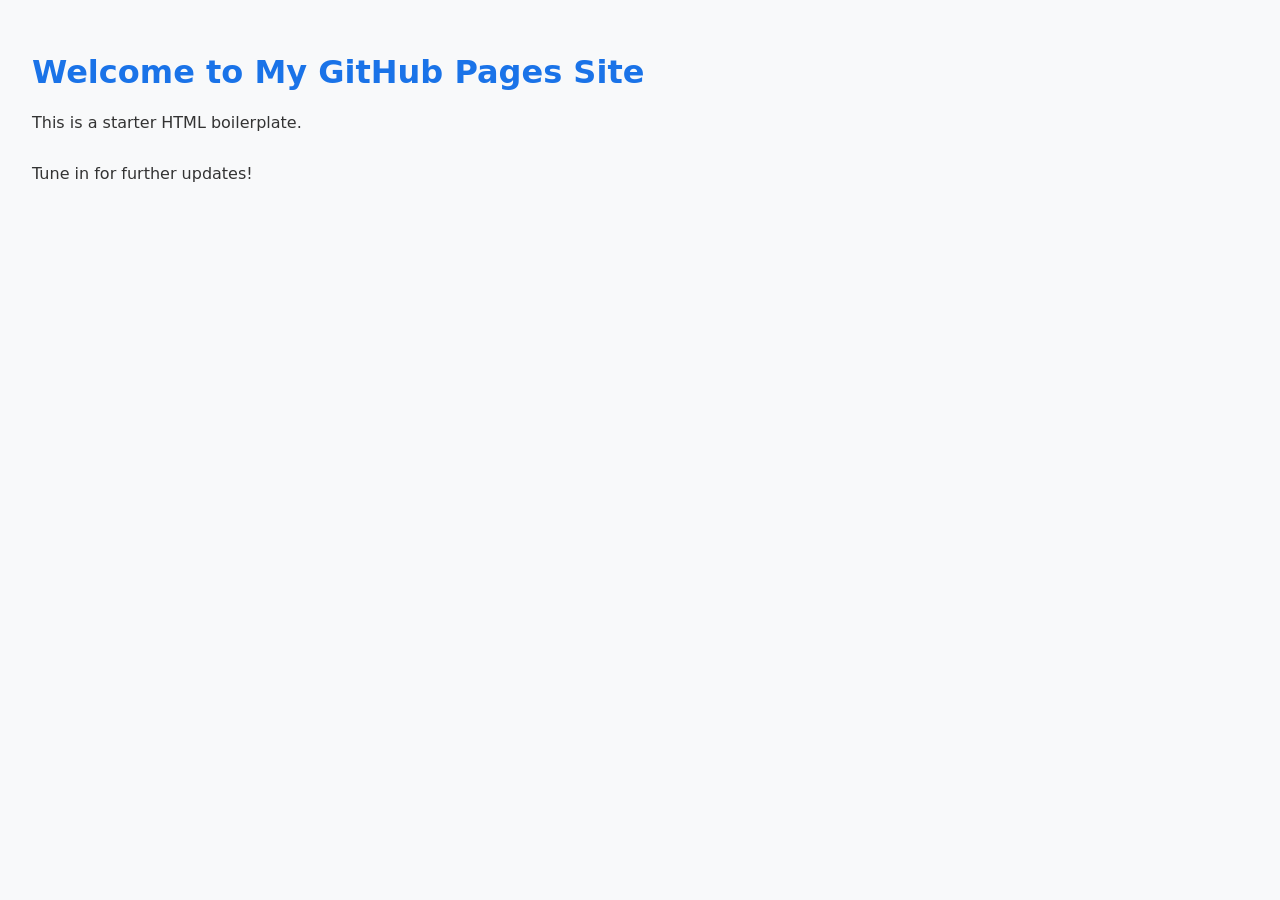
==== index.html @ 64031d2c "Create index.html Preview site" ====
<!DOCTYPE html>
<html lang="en">
<head>
  <meta charset="UTF-8" />
  <meta name="viewport" content="width=device-width, initial-scale=1.0" />
  <meta name="description" content="Simple Developer Github site" />
  <title>Github Dev Site</title>
  <link rel="stylesheet" href="styles.css" />
  <style>
    body {
      font-family: system-ui, sans-serif;
      margin: 0;
      padding: 2rem;
      background: #f8f9fa;
      color: #333;
    }
    header {
      margin-bottom: 2rem;
    }
    h1 {
      color: #1a73e8;
    }
    a {
      color: #1a73e8;
      text-decoration: none;
    }
    a:hover {
      text-decoration: underline;
    }
  </style>
</head>
<body>
  <header>
    <h1>Welcome to My GitHub Pages Site</h1>
    <p>This is a starter HTML boilerplate.</p>
  </header>
  <main>
    <p>Tune in for further updates!</p>
  </main>
</body>
</html>
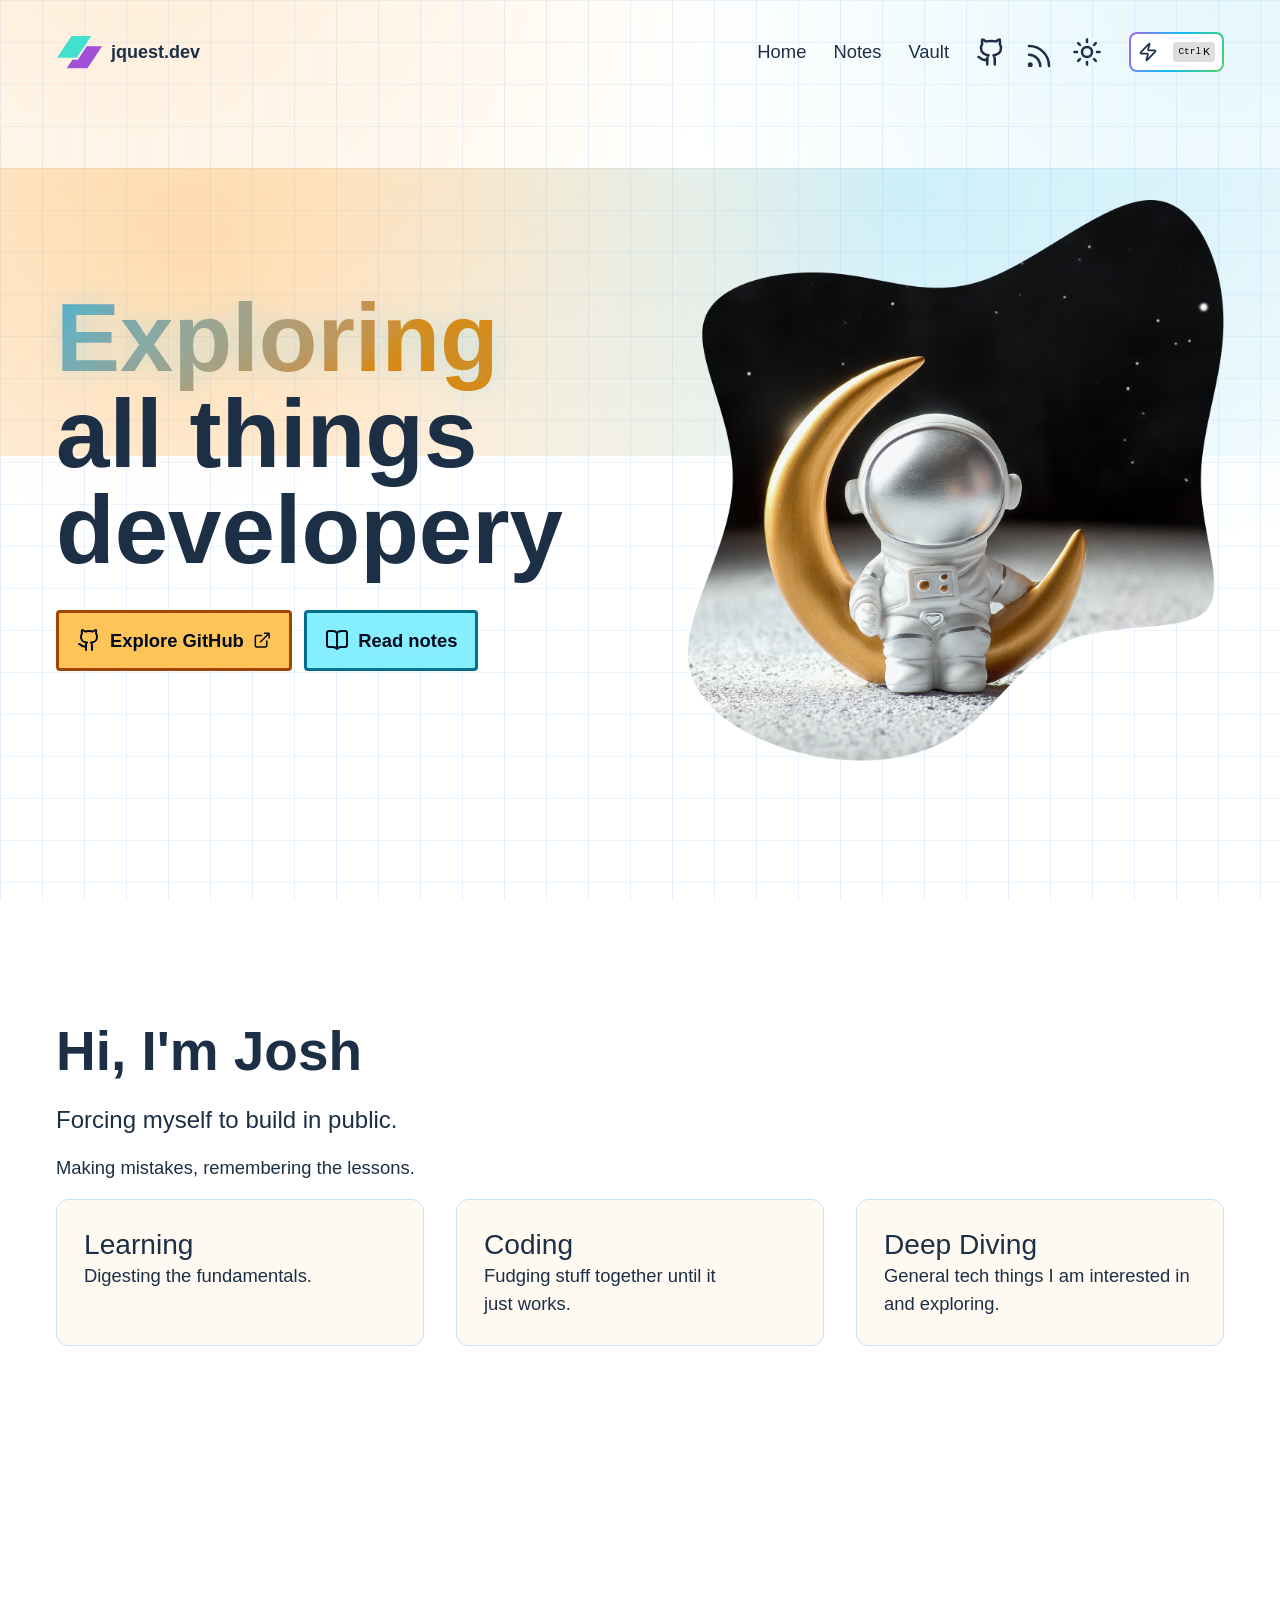
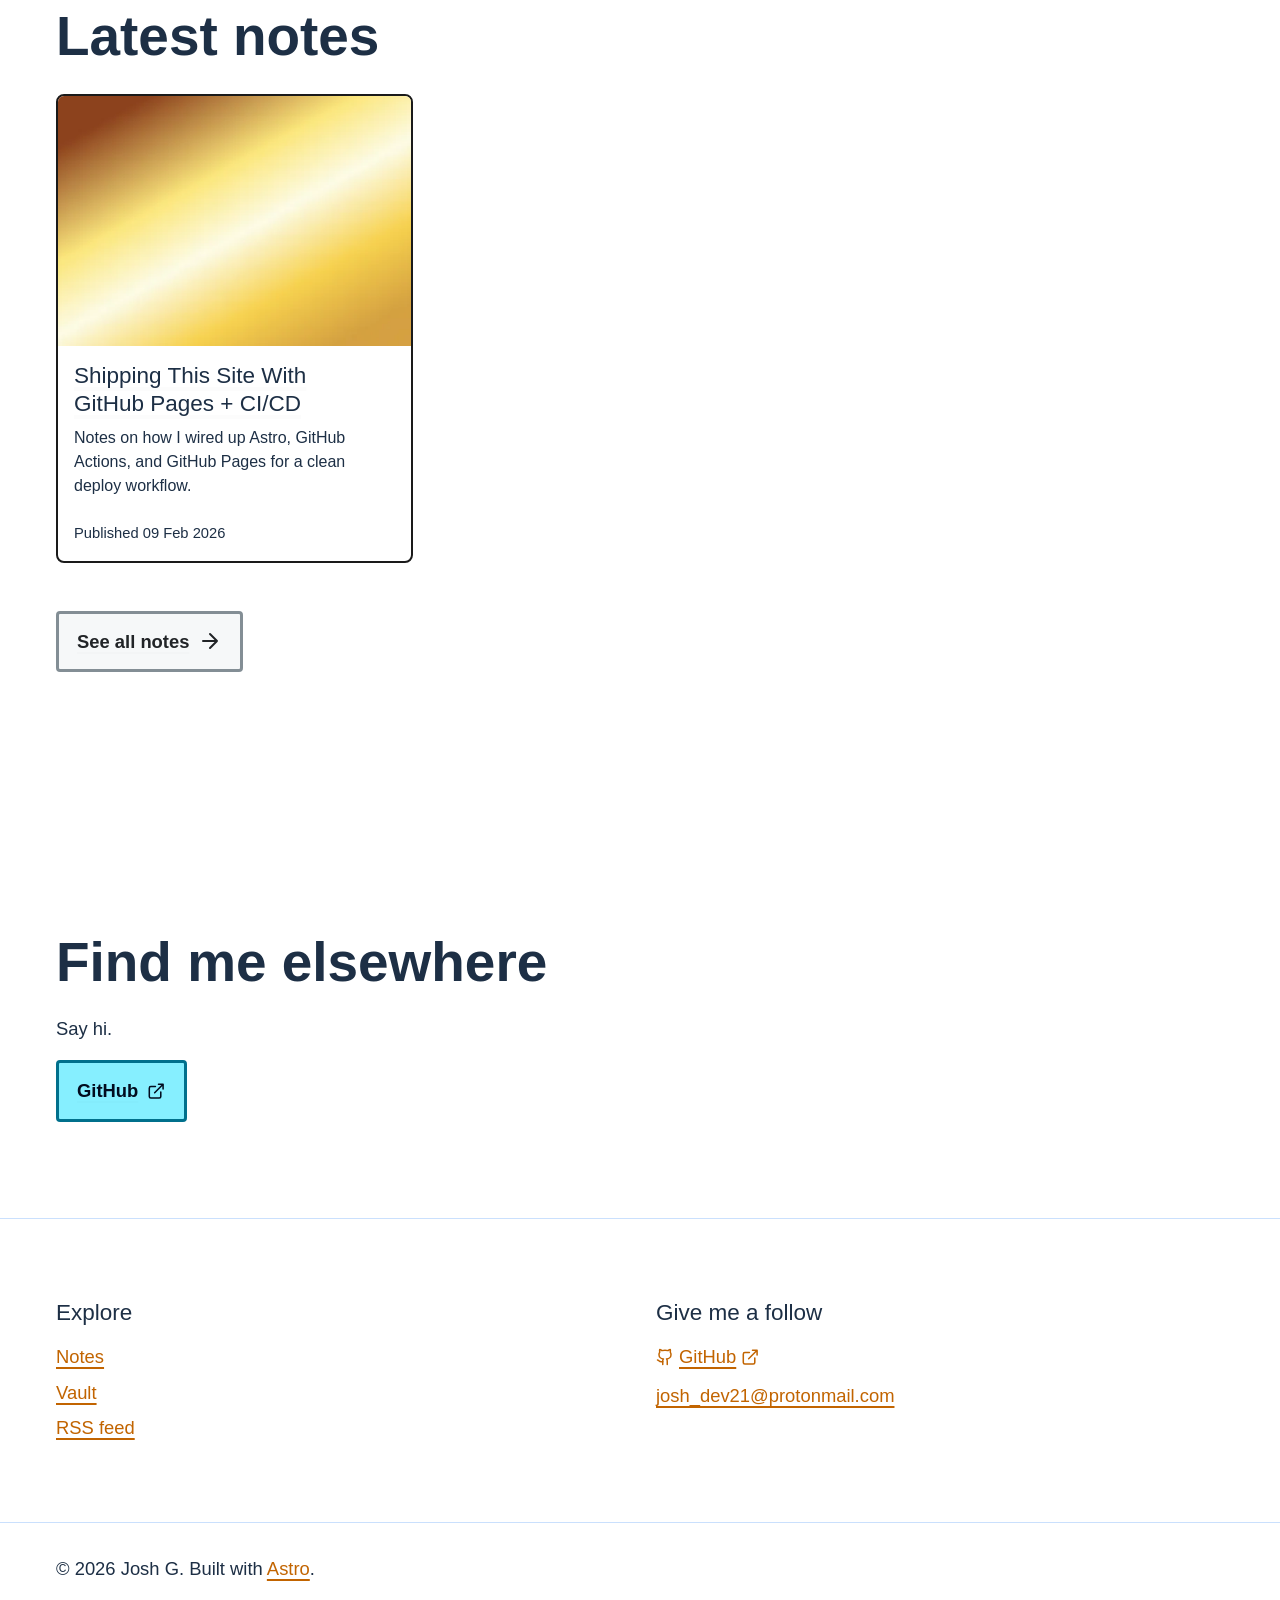
==== commit 8c67be7c: "Deploy 27ed0729" ====
--- a/index.html
+++ b/index.html
@@ -1,41 +1 @@
-<!DOCTYPE html>
-<html lang="en">
-<head>
-  <meta charset="UTF-8" />
-  <meta name="viewport" content="width=device-width, initial-scale=1.0" />
-  <meta name="description" content="Simple Developer Github site" />
-  <title>Github Dev Site</title>
-  <link rel="stylesheet" href="styles.css" />
-  <style>
-    body {
-      font-family: system-ui, sans-serif;
-      margin: 0;
-      padding: 2rem;
-      background: #f8f9fa;
-      color: #333;
-    }
-    header {
-      margin-bottom: 2rem;
-    }
-    h1 {
-      color: #1a73e8;
-    }
-    a {
-      color: #1a73e8;
-      text-decoration: none;
-    }
-    a:hover {
-      text-decoration: underline;
-    }
-  </style>
-</head>
-<body>
-  <header>
-    <h1>Welcome to My GitHub Pages Site</h1>
-    <p>This is a starter HTML boilerplate.</p>
-  </header>
-  <main>
-    <p>Tune in for further updates!</p>
-  </main>
-</body>
-</html>
+<!DOCTYPE html><html data-astro-cid-3tzs23qi dir=ltr lang=en style=--brandPrimary:#f18f01;--brandSecondary:#048ba8;--brandNeutral:#2e4057;--brandOutline:#ff4500><head><meta charset=utf-8><meta content="width=device-width,initial-scale=1" name=viewport><meta content="ie=edge" http-equiv=X-UA-Compatible><link href=/favicon.svg rel=icon type=image/svg+xml><link href=/rss.xml rel=alternate type=application/rss+xml title="jquest.dev RSS"><title>jquest.dev - Notes</title><link href=https://jquest.dev/ rel=canonical><meta content="Notes by Josh G. with musings and projects." name=description><meta content="index, follow" name=robots><meta content="jquest.dev - Notes" property=og:title><meta content=website property=og:type><meta content=https://jquest.dev/_astro/social-preview-image.D4CS3qa5.png property=og:image><meta content=https://jquest.dev/ property=og:url><meta content="Notes by Josh G. with musings and projects." property=og:description><meta content=summary_large_image name=twitter:card><meta content="jquest.dev - Notes" name=twitter:title><meta content=https://jquest.dev/_astro/social-preview-image.D4CS3qa5.png name=twitter:image><meta content="Notes by Josh G. with musings and projects." name=twitter:description><meta content="Josh G." name=author><meta content=true name=astro-view-transitions-enabled><meta content=animate name=astro-view-transitions-fallback><script type=module src=/_astro/ClientRouter.astro_astro_type_script_index_0_lang.Sx5bM3k1.js></script><link href=/_astro/DefaultLayout.CA11p22E.css rel=stylesheet><style>h1[data-astro-cid-ge2uvauf]{text-wrap:unset}.text-gradient[data-astro-cid-ge2uvauf]{background:linear-gradient(315deg,light-dark(var(--color-primary-300),var(--color-secondary-100)) 25%,light-dark(var(--color-secondary-300),var(--color-primary-200)));background-clip:border-box;-webkit-text-fill-color:transparent;text-shadow:0 0 24px color-mix(in oklab,var(--color-secondary-200),transparent 70%);-webkit-background-clip:text}.hero[data-astro-cid-ge2uvauf]{isolation:isolate;position:relative}.hero[data-astro-cid-ge2uvauf]:before{content:"";z-index:-1;background:radial-gradient(circle at 15% 30%,color-mix(in oklab,var(--color-primary-200),transparent 68%),transparent 65%),radial-gradient(circle at 70% 10%,color-mix(in oklab,var(--color-secondary-200),transparent 72%),transparent 62%);pointer-events:none;block-size:min(40vw,18rem);position:absolute;inset:-2rem 0 auto}.panel[data-astro-cid-lcdefpme]{border:1px solid var(--border-color-subtle);border-radius:var(--radius-l);background:color-mix(in oklab,var(--background-color) 90%,var(--color-primary-100));padding:var(--space-m)}</style><style>[data-astro-transition-scope=astro-ehrmdcon-1]{view-transition-name:astro-ehrmdcon-1}@layer astro{::view-transition-old(astro-ehrmdcon-1){animation-duration:180ms;animation-timing-function:cubic-bezier(0.76,0,0.24,1);animation-fill-mode:both;animation-name:astroFadeOut}::view-transition-new(astro-ehrmdcon-1){animation-duration:180ms;animation-timing-function:cubic-bezier(0.76,0,0.24,1);animation-fill-mode:both;animation-name:astroFadeIn}[data-astro-transition=back]::view-transition-old(astro-ehrmdcon-1){animation-duration:180ms;animation-timing-function:cubic-bezier(0.76,0,0.24,1);animation-fill-mode:both;animation-name:astroFadeOut}[data-astro-transition=back]::view-transition-new(astro-ehrmdcon-1){animation-duration:180ms;animation-timing-function:cubic-bezier(0.76,0,0.24,1);animation-fill-mode:both;animation-name:astroFadeIn}}[data-astro-transition-fallback=old] [data-astro-transition-scope=astro-ehrmdcon-1],[data-astro-transition-fallback=old][data-astro-transition-scope=astro-ehrmdcon-1]{animation-duration:180ms;animation-timing-function:cubic-bezier(0.76,0,0.24,1);animation-fill-mode:both;animation-name:astroFadeOut}[data-astro-transition-fallback=new] [data-astro-transition-scope=astro-ehrmdcon-1],[data-astro-transition-fallback=new][data-astro-transition-scope=astro-ehrmdcon-1]{animation-duration:180ms;animation-timing-function:cubic-bezier(0.76,0,0.24,1);animation-fill-mode:both;animation-name:astroFadeIn}[data-astro-transition=back][data-astro-transition-fallback=old] [data-astro-transition-scope=astro-ehrmdcon-1],[data-astro-transition=back][data-astro-transition-fallback=old][data-astro-transition-scope=astro-ehrmdcon-1]{animation-duration:180ms;animation-timing-function:cubic-bezier(0.76,0,0.24,1);animation-fill-mode:both;animation-name:astroFadeOut}[data-astro-transition=back][data-astro-transition-fallback=new] [data-astro-transition-scope=astro-ehrmdcon-1],[data-astro-transition=back][data-astro-transition-fallback=new][data-astro-transition-scope=astro-ehrmdcon-1]{animation-duration:180ms;animation-timing-function:cubic-bezier(0.76,0,0.24,1);animation-fill-mode:both;animation-name:astroFadeIn}</style></head><body data-astro-cid-3tzs23qi style=--brandPrimary:#f18f01;--brandSecondary:#048ba8;--brandNeutral:#2e4057;--brandOutline:#ff4500><header><div class=skip-link data-astro-cid-6ok6al7c><a href=#main-content data-astro-cid-6ok6al7c>Skip to main content</a></div><script>!function(){const e="#main-content";document.querySelector(".skip-link a").addEventListener("keydown",t=>{if(!t.target.closest("a"))return;if("Enter"===t.key)if(t.preventDefault(),document.querySelector(e)){const t=document.querySelector(e);t.setAttribute("tabindex","-1"),t.focus()}else if(!document.querySelector(e)&&document.querySelector("h1")){const e=document.querySelector("h1");e.setAttribute("tabindex","-1"),e.focus()}else console.warn("SkipLink is not set, either missing an h1 or main content id on the page.")})}()</script><div hidden><button class=highcontrast-toggle aria-label="Toggle High Contrast" aria-pressed=false data-astro-transition-persist=astro-ewbguzty-2 data-astro-cid-mzszpszg><span class="icon icon-off" data-astro-cid-mzszpszg><svg aria-hidden=true height=32 width=32 viewBox="0 0 24 24" xmlns=http://www.w3.org/2000/svg fill=none stroke=currentColor stroke-linecap=round stroke-linejoin=round stroke-width=2 data-astro-cid-mzszpszg><circle cx=12 cy=12 r=10 data-astro-cid-mzszpszg></circle><path d="M12 18a6 6 0 0 0 0-12v12z" data-astro-cid-mzszpszg></path></svg> </span><span class="icon icon-on" data-astro-cid-mzszpszg><svg aria-hidden=true height=32 width=32 viewBox="0 0 24 24" xmlns=http://www.w3.org/2000/svg fill=none stroke=currentColor stroke-linecap=round stroke-linejoin=round stroke-width=2 data-astro-cid-mzszpszg><path d="M10.733 5.076a10.744 10.744 0 0 1 11.205 6.575 1 1 0 0 1 0 .696 10.747 10.747 0 0 1-1.444 2.49" data-astro-cid-mzszpszg></path><path d="M14.084 14.158a3 3 0 0 1-4.242-4.242" data-astro-cid-mzszpszg></path><path d="M17.479 17.499a10.75 10.75 0 0 1-15.417-5.151 1 1 0 0 1 0-.696 10.75 10.75 0 0 1 4.446-5.143" data-astro-cid-mzszpszg></path><path d="m2 2 20 20" data-astro-cid-mzszpszg></path></svg></span></button><script>if(!window.highContrastInitialized){window.highContrastInitialized=!0;const t=document.documentElement;let e=localStorage.getItem("highContrast");const a=t=>{document.dispatchEvent(new CustomEvent("highcontrast:change",{detail:{enabled:t},bubbles:!0}))},o=(e=!0)=>{const o=document.querySelectorAll(".highcontrast-toggle");t.classList.add("high-contrast"),o.forEach(t=>t.setAttribute("aria-pressed","true")),e&&localStorage.setItem("highContrast","enabled"),a(!0)},n=(e=!0)=>{const o=document.querySelectorAll(".highcontrast-toggle");t.classList.remove("high-contrast"),o.forEach(t=>t.setAttribute("aria-pressed","false")),e&&localStorage.setItem("highContrast","disabled"),a(!1)},s=()=>{e&&("enabled"===e?o(!1):n(!1))};window.highContrast={enable:()=>o(),disable:()=>n(),toggle:()=>{t.classList.contains("high-contrast")?n():o()},isEnabled:()=>t.classList.contains("high-contrast")},s(),document.addEventListener("click",t=>{t.target.closest(".highcontrast-toggle")&&window.highContrast.toggle()}),document.addEventListener("launcher:action",t=>{"toggle-high-contrast"===t.detail?.action&&window.highContrast.toggle()}),document.addEventListener("astro:after-swap",()=>{e=localStorage.getItem("highContrast"),s()})}</script><button class=reducedmotion-toggle aria-label="Toggle Reduced Motion" aria-pressed=false data-astro-transition-persist=astro-zjreprtp-3 data-initial-mode=auto data-astro-cid-mrmuzhf4><span class="icon icon-off" data-astro-cid-mrmuzhf4><svg aria-hidden=true height=32 width=32 viewBox="0 0 24 24" xmlns=http://www.w3.org/2000/svg fill=none stroke=currentColor stroke-linecap=round stroke-linejoin=round stroke-width=2 data-astro-cid-mrmuzhf4><rect data-astro-cid-mrmuzhf4 height=18 rx=1 width=5 x=14 y=3></rect><rect data-astro-cid-mrmuzhf4 height=18 rx=1 width=5 x=5 y=3></rect></svg> </span><span class="icon icon-on" data-astro-cid-mrmuzhf4><svg aria-hidden=true height=32 width=32 viewBox="0 0 24 24" xmlns=http://www.w3.org/2000/svg data-astro-cid-mrmuzhf4><path d="M5 5a2 2 0 0 1 3.008-1.728l11.997 6.998a2 2 0 0 1 .003 3.458l-12 7A2 2 0 0 1 5 19z" stroke=currentColor stroke-linecap=round stroke-linejoin=round stroke-width=2 fill=none data-astro-cid-mrmuzhf4></path></svg></span></button><script>!function(){if(!window.reducedMotionInitialized){window.reducedMotionInitialized=!0;const e=document.documentElement;let t=localStorage.getItem("reducedMotion");const o=e=>{document.dispatchEvent(new CustomEvent("reducemotion:change",{detail:{enabled:e},bubbles:!0}))},d=(t=!0)=>{const d=document.querySelectorAll(".reducedmotion-toggle");e.classList.add("reduce-motion"),d.forEach(e=>e.setAttribute("aria-pressed","true")),t&&localStorage.setItem("reducedMotion","enabled"),o(!0)},n=(t=!0)=>{const d=document.querySelectorAll(".reducedmotion-toggle");e.classList.remove("reduce-motion"),d.forEach(e=>e.setAttribute("aria-pressed","false")),t&&localStorage.setItem("reducedMotion","disabled"),o(!1)},c=()=>{window.matchMedia("(prefers-reduced-motion: reduce)").matches?d(!1):n(!1)},i=()=>{t?"enabled"===t?d(!1):n(!1):c()};window.reducedMotion={enable:()=>d(),disable:()=>n(),toggle:()=>{e.classList.contains("reduce-motion")?n():d()},isEnabled:()=>e.classList.contains("reduce-motion")},i(),document.addEventListener("click",e=>{e.target.closest(".reducedmotion-toggle")&&window.reducedMotion.toggle()}),document.addEventListener("launcher:action",e=>{"toggle-reduced-motion"===e.detail?.action&&window.reducedMotion.toggle()}),document.addEventListener("astro:after-swap",()=>{t=localStorage.getItem("reducedMotion"),i()})}}()</script></div><div class=py-8 id=main-navigation><div class=container><a href=/ class="link flex gap-2 items-center" data-astro-cid-ajeo6cil><img alt decoding=async height=37 loading=eager src=/_astro/logo.D7lCuF31_Zy432S.svg width=47 aria-hidden=true><span class="font-bold sm:text-lg text-sm">jquest.dev</span></a><div class=wrapper><nav class=desktop-menu aria-label="Main navigation desktop"><ul class=menu><li class=menu-item><a href=/ class=link data-astro-cid-ajeo6cil>Home</a></li><li class=menu-item><a href=/blog class=link data-astro-cid-ajeo6cil>Notes</a></li><li class=menu-item><a href=/vault class=link data-astro-cid-ajeo6cil>Vault</a></li><li class="menu-item animate-rotate type-icon"><a href=https://github.com/shwaaa21 class="link link--external" data-astro-cid-ajeo6cil rel="noopener noreferrer" target=_blank><svg aria-hidden=true height=32 width=32 data-icon=lucide:github><symbol id=ai:lucide:github viewBox="0 0 24 24"><g fill=none stroke=currentColor stroke-linecap=round stroke-linejoin=round stroke-width=2><path d="M15 22v-4a4.8 4.8 0 0 0-1-3.5c3 0 6-2 6-5.5c.08-1.25-.27-2.48-1-3.5c.28-1.15.28-2.35 0-3.5c0 0-1 0-3 1.5c-2.64-.5-5.36-.5-8 0C6 2 5 2 5 2c-.3 1.15-.3 2.35 0 3.5A5.4 5.4 0 0 0 4 9c0 3.5 3 5.5 6 5.5c-.39.49-.68 1.05-.85 1.65S8.93 17.38 9 18v4"/><path d="M9 18c-4.51 2-5-2-7-2"/></g></symbol><use href=#ai:lucide:github></use></svg> <span class=sr-only>GitHub</span></a></li><li class="menu-item animate-rotate type-icon"><a href=/rss.xml aria-label=RSS><svg aria-hidden=true height=32 width=32 data-icon=lucide:rss><symbol id=ai:lucide:rss viewBox="0 0 24 24"><g fill=none stroke=currentColor stroke-linecap=round stroke-linejoin=round stroke-width=2><path d="M4 11a9 9 0 0 1 9 9M4 4a16 16 0 0 1 16 16"/><circle cx=5 cy=19 r=1 /></g></symbol><use href=#ai:lucide:rss></use></svg> <span class=sr-only>RSS</span></a></li><li class="menu-item animate-rotate type-icon"><button class=darkmode-toggle aria-label="Toggle Dark Mode" aria-pressed=false data-astro-transition-persist=astro-ec6mqzjz-4 data-initial-mode=auto data-astro-cid-r7nyrsgj><span class="icon icon-light" data-astro-cid-r7nyrsgj><svg aria-hidden=true height=1em width=1em data-icon=lucide:moon slot=light><symbol id=ai:lucide:moon viewBox="0 0 24 24"><path d="M20.985 12.486a9 9 0 1 1-9.473-9.472c.405-.022.617.46.402.803a6 6 0 0 0 8.268 8.268c.344-.215.825-.004.803.401" stroke=currentColor stroke-linecap=round stroke-linejoin=round stroke-width=2 fill=none /></symbol><use href=#ai:lucide:moon></use></svg> </span><span class="icon icon-dark" data-astro-cid-r7nyrsgj><svg aria-hidden=true height=1em width=1em data-icon=lucide:sun slot=dark><symbol id=ai:lucide:sun viewBox="0 0 24 24"><g fill=none stroke=currentColor stroke-linecap=round stroke-linejoin=round stroke-width=2><circle cx=12 cy=12 r=4 /><path d="M12 2v2m0 16v2M4.93 4.93l1.41 1.41m11.32 11.32l1.41 1.41M2 12h2m16 0h2M6.34 17.66l-1.41 1.41M19.07 4.93l-1.41 1.41"/></g></symbol><use href=#ai:lucide:sun></use></svg></span></button><script>!function(){if(!window.darkModeInitialized){window.darkModeInitialized=!0;const e=document.documentElement;let t=localStorage.getItem("darkMode");const d=e=>{document.dispatchEvent(new CustomEvent("darkmode:change",{detail:{enabled:e},bubbles:!0}))},o=(t=!0)=>{const o=document.querySelectorAll(".darkmode-toggle");e.classList.add("darkmode"),e.style.colorScheme="dark",o.forEach(e=>e.setAttribute("aria-pressed","true")),t&&localStorage.setItem("darkMode","enabled"),d(!0)},a=(t=!0)=>{const o=document.querySelectorAll(".darkmode-toggle");e.classList.remove("darkmode"),e.style.colorScheme="light",o.forEach(e=>e.setAttribute("aria-pressed","false")),t&&localStorage.setItem("darkMode","disabled"),d(!1)},r=()=>{window.matchMedia("(prefers-color-scheme: dark)").matches?o(!1):a(!1)},l=()=>{t?"enabled"===t?o():a():r()};window.darkMode={enable:()=>o(),disable:()=>a(),toggle:()=>{e.classList.contains("darkmode")?a():o()},isEnabled:()=>e.classList.contains("darkmode")},l(),document.addEventListener("click",e=>{e.target.closest(".darkmode-toggle")&&window.darkMode.toggle()}),document.addEventListener("launcher:action",e=>{"toggle-dark-mode"===e.detail?.action&&window.darkMode.toggle()}),document.addEventListener("astro:after-swap",()=>{t=localStorage.getItem("darkMode"),l()})}}()</script></li><li class="menu-item desktop-launcher"><div class="gradient-border launcher-trigger" data-astro-cid-vbtfn3x5><button class="trigger compact" aria-label=Search aria-haspopup=dialog data-astro-cid-vbtfn3x5 data-launcher-target=site-launcher type=button><span class=wrapper data-astro-cid-vbtfn3x5><svg aria-hidden=true height=20 width=20 viewBox="0 0 24 24" xmlns=http://www.w3.org/2000/svg data-astro-cid-vbtfn3x5><path d="M4 14a1 1 0 0 1-.78-1.63l9.9-10.2a.5.5 0 0 1 .86.46l-1.92 6.02A1 1 0 0 0 13 10h7a1 1 0 0 1 .78 1.63l-9.9 10.2a.5.5 0 0 1-.86-.46l1.92-6.02A1 1 0 0 0 11 14z" stroke=currentColor stroke-linecap=round stroke-linejoin=round stroke-width=2 fill=none data-astro-cid-vbtfn3x5></path></svg> </span><span class=shortcut data-astro-cid-vbtfn3x5><kbd class="key modifier" data-astro-cid-vbtfn3x5></kbd> <kbd class=key data-astro-cid-vbtfn3x5>K</kbd></span></button></div><script type=module>var e=()=>{let e=navigator.userAgent.toLowerCase();return e.includes("mac")?"mac":e.includes("win")?"windows":"other"},t=()=>{let t=e();document.querySelectorAll(".launcher-trigger .modifier").forEach(e=>{"mac"===t?e.innerHTML='\n          <svg xmlns="http://www.w3.org/2000/svg" width="12" height="12" viewBox="0 0 24 24" fill="none" stroke="currentColor" stroke-width="2" stroke-linecap="round" stroke-linejoin="round" aria-hidden="true"><path d="M15 6v12a3 3 0 1 0 3-3H6a3 3 0 1 0 3 3V6a3 3 0 1 0-3 3h12a3 3 0 1 0-3-3"/></svg>\n          <span class="sr-only">Command</span>\n          ':e.textContent="Ctrl"})};t(),document.addEventListener("astro:after-swap",t)</script></li></ul></nav><button class=responsive-toggle aria-label="Open menu navigation" aria-expanded=false data-astro-cid-bt2gytip><span data-astro-cid-bt2gytip>Menu</span> <svg aria-hidden=true height=21 width=26 xmlns=http://www.w3.org/2000/svg fill=var(--link-color) data-astro-cid-bt2gytip><path d="M2 1.667h24m-24 8h24m-24 8h24" stroke=var(--foreground-color) stroke-linecap=round stroke-linejoin=round stroke-width=2.667 data-astro-cid-bt2gytip></path></svg></button><script type=module>document.addEventListener("astro:page-load",()=>{let e=document.querySelector(".responsive-toggle");if(!e)return;e.addEventListener("click",()=>{let t=document.querySelector(".mobile-menu");t&&(t.classList.toggle("show"),t.classList.contains("show")?(e=>{let t=e.querySelector("span"),r=e.querySelector("svg");!t||!r||(t.textContent="Close",e.setAttribute("aria-expanded","true"),e.setAttribute("aria-label","Close menu navigation"),r.innerHTML='<path d="M10 10 2 2m8 8 8 8m-8-8 8-8m-8 8-8 8" stroke="var(--foreground-color)" stroke-width="2.667" stroke-linecap="round" stroke-linejoin="round"/>')})(e):(e=>{let t=e.querySelector("span"),r=e.querySelector("svg");!t||!r||(t.textContent="Menu",e.setAttribute("aria-expanded","false"),e.setAttribute("aria-label","Open menu navigation"),r.innerHTML='<path d="M2 1.667h24m-24 8h24m-24 8h24" stroke="var(--foreground-color)" stroke-width="2.667" stroke-linecap="round" stroke-linejoin="round"/>')})(e))})})</script><div class=mobile-launcher><div class="gradient-border launcher-trigger" data-astro-cid-vbtfn3x5><button class="trigger icon-only" aria-label=Search aria-haspopup=dialog data-astro-cid-vbtfn3x5 data-launcher-target=site-launcher type=button><span class=wrapper data-astro-cid-vbtfn3x5><svg aria-hidden=true height=20 width=20 viewBox="0 0 24 24" xmlns=http://www.w3.org/2000/svg data-astro-cid-vbtfn3x5><path d="M4 14a1 1 0 0 1-.78-1.63l9.9-10.2a.5.5 0 0 1 .86.46l-1.92 6.02A1 1 0 0 0 13 10h7a1 1 0 0 1 .78 1.63l-9.9 10.2a.5.5 0 0 1-.86-.46l1.92-6.02A1 1 0 0 0 11 14z" stroke=currentColor stroke-linecap=round stroke-linejoin=round stroke-width=2 fill=none data-astro-cid-vbtfn3x5></path></svg></span></button></div></div></div><nav class=mobile-menu aria-label="Main navigation mobile"><ul class=menu><li class=menu-item><a href=/ class=link data-astro-cid-ajeo6cil>Home</a></li><li class=menu-item><a href=/blog class=link data-astro-cid-ajeo6cil>Notes</a></li><li class=menu-item><a href=/vault class=link data-astro-cid-ajeo6cil>Vault</a></li><li class="menu-item animate-rotate type-icon"><a href=https://github.com/shwaaa21 class="link link--external" data-astro-cid-ajeo6cil rel="noopener noreferrer" target=_blank><svg aria-hidden=true height=32 width=32 viewBox="0 0 24 24" data-icon=lucide:github><use href=#ai:lucide:github></use></svg> <span class=sr-only>GitHub</span></a></li><li class="menu-item animate-rotate type-icon"><a href=/rss.xml aria-label=RSS><svg aria-hidden=true height=32 width=32 viewBox="0 0 24 24" data-icon=lucide:rss><use href=#ai:lucide:rss></use></svg> <span class=sr-only>RSS</span></a></li><li class="menu-item animate-rotate type-icon"><button class=darkmode-toggle aria-label="Toggle Dark Mode" aria-pressed=false data-astro-transition-persist=astro-ec6mqzjz-5 data-initial-mode=auto data-astro-cid-r7nyrsgj><span class="icon icon-light" data-astro-cid-r7nyrsgj><svg aria-hidden=true height=1em width=1em viewBox="0 0 24 24" data-icon=lucide:moon slot=light><use href=#ai:lucide:moon></use></svg> </span><span class="icon icon-dark" data-astro-cid-r7nyrsgj><svg aria-hidden=true height=1em width=1em viewBox="0 0 24 24" data-icon=lucide:sun slot=dark><use href=#ai:lucide:sun></use></svg></span></button><script>!function(){if(!window.darkModeInitialized){window.darkModeInitialized=!0;const e=document.documentElement;let t=localStorage.getItem("darkMode");const d=e=>{document.dispatchEvent(new CustomEvent("darkmode:change",{detail:{enabled:e},bubbles:!0}))},o=(t=!0)=>{const o=document.querySelectorAll(".darkmode-toggle");e.classList.add("darkmode"),e.style.colorScheme="dark",o.forEach(e=>e.setAttribute("aria-pressed","true")),t&&localStorage.setItem("darkMode","enabled"),d(!0)},a=(t=!0)=>{const o=document.querySelectorAll(".darkmode-toggle");e.classList.remove("darkmode"),e.style.colorScheme="light",o.forEach(e=>e.setAttribute("aria-pressed","false")),t&&localStorage.setItem("darkMode","disabled"),d(!1)},r=()=>{window.matchMedia("(prefers-color-scheme: dark)").matches?o(!1):a(!1)},l=()=>{t?"enabled"===t?o():a():r()};window.darkMode={enable:()=>o(),disable:()=>a(),toggle:()=>{e.classList.contains("darkmode")?a():o()},isEnabled:()=>e.classList.contains("darkmode")},l(),document.addEventListener("click",e=>{e.target.closest(".darkmode-toggle")&&window.darkMode.toggle()}),document.addEventListener("launcher:action",e=>{"toggle-dark-mode"===e.detail?.action&&window.darkMode.toggle()}),document.addEventListener("astro:after-swap",()=>{t=localStorage.getItem("darkMode"),l()})}}()</script></li><li class="menu-item desktop-launcher"><div class="gradient-border launcher-trigger" data-astro-cid-vbtfn3x5><button class="trigger compact" aria-label=Search aria-haspopup=dialog data-astro-cid-vbtfn3x5 data-launcher-target=site-launcher type=button><span class=wrapper data-astro-cid-vbtfn3x5><svg aria-hidden=true height=20 width=20 viewBox="0 0 24 24" xmlns=http://www.w3.org/2000/svg data-astro-cid-vbtfn3x5><path d="M4 14a1 1 0 0 1-.78-1.63l9.9-10.2a.5.5 0 0 1 .86.46l-1.92 6.02A1 1 0 0 0 13 10h7a1 1 0 0 1 .78 1.63l-9.9 10.2a.5.5 0 0 1-.86-.46l1.92-6.02A1 1 0 0 0 11 14z" stroke=currentColor stroke-linecap=round stroke-linejoin=round stroke-width=2 fill=none data-astro-cid-vbtfn3x5></path></svg> </span><span class=shortcut data-astro-cid-vbtfn3x5><kbd class="key modifier" data-astro-cid-vbtfn3x5></kbd> <kbd class=key data-astro-cid-vbtfn3x5>K</kbd></span></button></div></li></ul></nav></div></div><script type=module>document.addEventListener("astro:page-load",()=>{let e=document.querySelector("#main-navigation");if(!e)return;let t=e.querySelector("ul"),n=[...document.querySelectorAll(".has-dropdown button")],l=e=>{let t=e.parentNode?.querySelector("ul");t&&(e.classList.add("show"),e.setAttribute("aria-expanded","true"),(e=>e.getBoundingClientRect().right>(window.innerWidth||document.documentElement.clientWidth))(t)&&(t.style.left="auto"))},r=e=>{e.classList.remove("show"),e.setAttribute("aria-expanded","false")},i=()=>{for(let e=0;e<n.length;e++)r(n[e])},a=e=>{let t=e.target;"false"===t.getAttribute("aria-expanded")?(i(),l(t)):r(t)};t&&t.addEventListener("keydown",e=>{let n=e.target,a=n.closest("li"),o=[...t.querySelectorAll(".menu-item")],d=n.closest(".has-dropdown button"),s=n.closest(".has-dropdown li"),u=a?o.findIndex(e=>e===a):-1,c=e.key,f=null;if("ArrowRight"===c&&(a&&o.indexOf(a)===o.length-1?f=o[0]:a&&(f=o[u+1])),"ArrowLeft"===c&&(a&&0===o.indexOf(a)?f=o[o.length-1]:a&&(f=o[u-1])),"Escape"===c&&(f=o[0]),d){let t=d.nextElementSibling;if(t){let n=t.querySelector("li");"ArrowDown"===c&&(e.preventDefault(),l(d),f=n)}"Escape"===c&&r(d)}if(s){let t=s.parentNode;if(t){let n=[...t.querySelectorAll("li")],l=n.findIndex(e=>e===s);if("ArrowDown"===c&&(e.preventDefault(),f=n.indexOf(s)===n.length-1?n[0]:n[l+1]),"ArrowUp"===c&&(e.preventDefault(),f=0===n.indexOf(s)?n[n.length-1]:n[l-1]),"Escape"===c){let e=t.previousElementSibling;e&&(f=e.parentElement,i())}if("Tab"===c){let e=t.previousElementSibling;e&&n.indexOf(s)===n.length-1&&r(e)}}}if(f){let e=f.querySelector("a, button, input");e&&e.focus()}}),n&&n.forEach(e=>{e.addEventListener("click",a)}),(()=>{let t=e.querySelectorAll("nav > ul"),n=window.location.pathname;t.forEach(e=>{[...e.querySelectorAll('a[href]:not([rel*="external"])')].forEach(e=>{(n.includes(e.pathname.replaceAll("/",""))&&"Home"!==e.textContent||"Home"===e.textContent&&"/"===n)&&(e.classList.add("is-active"),e.setAttribute("aria-current","page"))})})})(),window.addEventListener("click",e=>{let t=e.target;!t.hasAttribute("aria-haspopup")&&!t.classList.contains("submenu-item")&&i()})})</script><dialog aria-labelledby=site-launcher-title aria-modal=true class=launcher data-astro-cid-nzesenys id=site-launcher><div class=wrapper data-astro-cid-nzesenys><div class=header data-astro-cid-nzesenys><h2 class=sr-only data-astro-cid-nzesenys id=site-launcher-title>Launcher</h2><search class=search data-astro-cid-nzesenys><label class=sr-only data-astro-cid-nzesenys for=site-launcher-input>Type to search...</label> <input aria-activedescendant="" aria-controls=site-launcher-results aria-describedby=site-launcher-hint aria-owns=site-launcher-results autocomplete=off class=input data-astro-cid-nzesenys id=site-launcher-input placeholder="Type to search..." spellcheck=false type=search> <button class=clear type=button data-astro-cid-nzesenys hidden>Clear</button></search><button class=close type=button data-astro-cid-nzesenys>Close</button></div><div class=content data-astro-cid-nzesenys tabindex=-1><p class=sr-only data-astro-cid-nzesenys id=site-launcher-hint>Type to filter results. Use arrow keys to navigate, Enter to select.</p><div class=sr-only data-astro-cid-nzesenys data-template="{count} results for &quot;{query}&quot;" id=site-launcher-status role=status></div><div class=results data-astro-cid-nzesenys id=site-launcher-results><fieldset class=launcher-preferences data-astro-cid-at4fzjip data-launcher-group=launcher-preferences-qg9ah9u><legend class=legend data-astro-cid-at4fzjip>Preferences</legend><div class=items data-astro-cid-at4fzjip><div class=launcher-switch-wrapper data-astro-cid-x66t7qup><button class=launcher-switch type=button aria-checked=false data-action=toggle-dark-mode data-astro-cid-x66t7qup data-keywords data-label="Dark mode" id=launcher-switch-f44sdsl role=switch tabindex=-1><span class=led data-astro-cid-x66t7qup aria-hidden=true></span> <span class=text data-astro-cid-x66t7qup><span class=label data-astro-cid-x66t7qup>Dark mode</span> </span><span class=type data-astro-cid-x66t7qup>Toggle</span></button></div><script type=module>var e={"darkmode:change":"toggle-dark-mode","highcontrast:change":"toggle-high-contrast","reducemotion:change":"toggle-reduced-motion"},t=(e,t)=>{document.querySelectorAll(`.launcher-switch[data-action="${e}"]`).forEach(e=>{e.setAttribute("aria-checked",t?"true":"false")})},n=new AbortController,r=()=>{let{signal:o}=n;Object.entries(e).forEach(([e,n])=>{document.addEventListener(e,e=>{t(n,e.detail.enabled)},{signal:o})}),document.addEventListener("DOMContentLoaded",i,{signal:o}),document.addEventListener("astro:page-load",i,{signal:o}),document.addEventListener("launcher:open",i,{signal:o})},i=()=>{void 0!==window.darkMode&&t("toggle-dark-mode",window.darkMode.isEnabled()),void 0!==window.highContrast&&t("toggle-high-contrast",window.highContrast.isEnabled()),void 0!==window.reducedMotion&&t("toggle-reduced-motion",window.reducedMotion.isEnabled())};r(),i(),document.addEventListener("astro:before-swap",()=>{n.abort()}),document.addEventListener("astro:after-swap",()=>{n=new AbortController,r(),i()})</script><div class=launcher-switch-wrapper data-astro-cid-x66t7qup><button class=launcher-switch type=button aria-checked=false data-action=toggle-high-contrast data-astro-cid-x66t7qup data-keywords data-label="High contrast" id=launcher-switch-nikcc3f role=switch tabindex=-1><span class=led data-astro-cid-x66t7qup aria-hidden=true></span> <span class=text data-astro-cid-x66t7qup><span class=label data-astro-cid-x66t7qup>High contrast</span> </span><span class=type data-astro-cid-x66t7qup>Toggle</span></button></div><div class=launcher-switch-wrapper data-astro-cid-x66t7qup><button class=launcher-switch type=button aria-checked=false data-action=toggle-reduced-motion data-astro-cid-x66t7qup data-keywords data-label="Reduced motion" id=launcher-switch-h3cxtw7 role=switch tabindex=-1><span class=led data-astro-cid-x66t7qup aria-hidden=true></span> <span class=text data-astro-cid-x66t7qup><span class=label data-astro-cid-x66t7qup>Reduced motion</span> </span><span class=type data-astro-cid-x66t7qup>Toggle</span></button></div></div></fieldset><nav class=launcher-nav aria-labelledby=launcher-nav-fdiuub7 data-astro-cid-3facymgr data-launcher-group=launcher-nav-fdiuub7><h3 class=heading data-astro-cid-3facymgr=true id=launcher-nav-fdiuub7>Pages</h3><ul class=items data-astro-cid-3facymgr role=list><li class=launcher-link-wrapper data-astro-cid-rk3jn5vn><a href=/ class=launcher-link data-astro-cid-rk3jn5vn data-href=/ data-keywords data-label=Home id=launcher-link-zxka803 tabindex=-1><span class=icon data-astro-cid-rk3jn5vn><svg aria-hidden=true height=16 width=16 viewBox="0 0 24 24" xmlns=http://www.w3.org/2000/svg fill=none stroke=currentColor stroke-linecap=round stroke-linejoin=round stroke-width=2 data-astro-cid-rk3jn5vn><path d="M6 22a2 2 0 0 1-2-2V4a2 2 0 0 1 2-2h8a2.4 2.4 0 0 1 1.704.706l3.588 3.588A2.4 2.4 0 0 1 20 8v12a2 2 0 0 1-2 2z" data-astro-cid-rk3jn5vn></path><path d="M14 2v5a1 1 0 0 0 1 1h5" data-astro-cid-rk3jn5vn></path><path d="M10 9H8" data-astro-cid-rk3jn5vn></path><path d="M16 13H8" data-astro-cid-rk3jn5vn></path><path d="M16 17H8" data-astro-cid-rk3jn5vn></path></svg> </span><span class=text data-astro-cid-rk3jn5vn><span class=label data-astro-cid-rk3jn5vn>Home</span> </span><span class=type data-astro-cid-rk3jn5vn>Go to</span></a></li><li class=launcher-link-wrapper data-astro-cid-rk3jn5vn><a href=/blog class=launcher-link data-astro-cid-rk3jn5vn data-href=/blog data-keywords data-label=Notes id=launcher-link-1xn0bfu tabindex=-1><span class=icon data-astro-cid-rk3jn5vn><svg aria-hidden=true height=16 width=16 viewBox="0 0 24 24" xmlns=http://www.w3.org/2000/svg fill=none stroke=currentColor stroke-linecap=round stroke-linejoin=round stroke-width=2 data-astro-cid-rk3jn5vn><path d="M6 22a2 2 0 0 1-2-2V4a2 2 0 0 1 2-2h8a2.4 2.4 0 0 1 1.704.706l3.588 3.588A2.4 2.4 0 0 1 20 8v12a2 2 0 0 1-2 2z" data-astro-cid-rk3jn5vn></path><path d="M14 2v5a1 1 0 0 0 1 1h5" data-astro-cid-rk3jn5vn></path><path d="M10 9H8" data-astro-cid-rk3jn5vn></path><path d="M16 13H8" data-astro-cid-rk3jn5vn></path><path d="M16 17H8" data-astro-cid-rk3jn5vn></path></svg> </span><span class=text data-astro-cid-rk3jn5vn><span class=label data-astro-cid-rk3jn5vn>Notes</span> </span><span class=type data-astro-cid-rk3jn5vn>Go to</span></a></li><li class=launcher-link-wrapper data-astro-cid-rk3jn5vn><a href=/vault class=launcher-link data-astro-cid-rk3jn5vn data-href=/vault data-keywords data-label=Vault id=launcher-link-kief7vt tabindex=-1><span class=icon data-astro-cid-rk3jn5vn><svg aria-hidden=true height=16 width=16 viewBox="0 0 24 24" xmlns=http://www.w3.org/2000/svg fill=none stroke=currentColor stroke-linecap=round stroke-linejoin=round stroke-width=2 data-astro-cid-rk3jn5vn><path d="M6 22a2 2 0 0 1-2-2V4a2 2 0 0 1 2-2h8a2.4 2.4 0 0 1 1.704.706l3.588 3.588A2.4 2.4 0 0 1 20 8v12a2 2 0 0 1-2 2z" data-astro-cid-rk3jn5vn></path><path d="M14 2v5a1 1 0 0 0 1 1h5" data-astro-cid-rk3jn5vn></path><path d="M10 9H8" data-astro-cid-rk3jn5vn></path><path d="M16 13H8" data-astro-cid-rk3jn5vn></path><path d="M16 17H8" data-astro-cid-rk3jn5vn></path></svg> </span><span class=text data-astro-cid-rk3jn5vn><span class=label data-astro-cid-rk3jn5vn>Vault</span> </span><span class=type data-astro-cid-rk3jn5vn>Go to</span></a></li></ul></nav><nav class=launcher-nav aria-labelledby=launcher-nav-grp914f data-astro-cid-3facymgr data-launcher-group=launcher-nav-grp914f><h3 class=heading data-astro-cid-3facymgr=true id=launcher-nav-grp914f>Notes</h3><ul class=items data-astro-cid-3facymgr role=list><li class=launcher-link-wrapper data-astro-cid-rk3jn5vn><a href=/blog/github-pages-cicd class=launcher-link data-astro-cid-rk3jn5vn data-href=/blog/github-pages-cicd data-keywords data-label="Shipping This Site With" id=launcher-link-3v99cr1 tabindex=-1><span class=icon data-astro-cid-rk3jn5vn><svg aria-hidden=true height=16 width=16 data-icon=lucide:scroll-text slot=icon><symbol id=ai:lucide:scroll-text viewBox="0 0 24 24"><g fill=none stroke=currentColor stroke-linecap=round stroke-linejoin=round stroke-width=2><path d="M15 12h-5m5-4h-5m9 9V5a2 2 0 0 0-2-2H4"/><path d="M8 21h12a2 2 0 0 0 2-2v-1a1 1 0 0 0-1-1H11a1 1 0 0 0-1 1v1a2 2 0 1 1-4 0V5a2 2 0 1 0-4 0v2a1 1 0 0 0 1 1h3"/></g></symbol><use href=#ai:lucide:scroll-text></use></svg> </span><span class=text data-astro-cid-rk3jn5vn><span class=label data-astro-cid-rk3jn5vn>Shipping This Site With</span> </span><span class=type data-astro-cid-rk3jn5vn>Go to</span></a></li></ul></nav><nav class=launcher-nav aria-labelledby=launcher-nav-5ejgf96 data-astro-cid-3facymgr data-launcher-group=launcher-nav-5ejgf96><h3 class=heading data-astro-cid-3facymgr=true id=launcher-nav-5ejgf96>Vault</h3><ul class=items data-astro-cid-3facymgr role=list><li class=launcher-link-wrapper data-astro-cid-rk3jn5vn><a href=/vault/project-01 class=launcher-link data-astro-cid-rk3jn5vn data-href=/vault/project-01 data-keywords="Josh G." data-label="Celebrant Website" id=launcher-link-c60mqvl tabindex=-1><span class=icon data-astro-cid-rk3jn5vn><svg aria-hidden=true height=16 width=16 data-icon=lucide:bookmark slot=icon><symbol id=ai:lucide:bookmark viewBox="0 0 24 24"><path d="M17 3a2 2 0 0 1 2 2v15a1 1 0 0 1-1.496.868l-4.512-2.578a2 2 0 0 0-1.984 0l-4.512 2.578A1 1 0 0 1 5 20V5a2 2 0 0 1 2-2z" stroke=currentColor stroke-linecap=round stroke-linejoin=round stroke-width=2 fill=none /></symbol><use href=#ai:lucide:bookmark></use></svg> </span><span class=text data-astro-cid-rk3jn5vn><span class=label data-astro-cid-rk3jn5vn>Celebrant Website</span> </span><span class=type data-astro-cid-rk3jn5vn>Go to</span></a></li><li class=launcher-link-wrapper data-astro-cid-rk3jn5vn><a href=/vault/project-02 class=launcher-link data-astro-cid-rk3jn5vn data-href=/vault/project-02 data-keywords="Josh G." data-label="Weather App API" id=launcher-link-w61iuxl tabindex=-1><span class=icon data-astro-cid-rk3jn5vn><svg aria-hidden=true height=16 width=16 viewBox="0 0 24 24" data-icon=lucide:bookmark slot=icon><use href=#ai:lucide:bookmark></use></svg> </span><span class=text data-astro-cid-rk3jn5vn><span class=label data-astro-cid-rk3jn5vn>Weather App API</span> </span><span class=type data-astro-cid-rk3jn5vn>Go to</span></a></li><li class=launcher-link-wrapper data-astro-cid-rk3jn5vn><a href=/vault/project-03 class=launcher-link data-astro-cid-rk3jn5vn data-href=/vault/project-03 data-keywords="Josh G." data-label="React Task Tracker App" id=launcher-link-vsi47rb tabindex=-1><span class=icon data-astro-cid-rk3jn5vn><svg aria-hidden=true height=16 width=16 viewBox="0 0 24 24" data-icon=lucide:bookmark slot=icon><use href=#ai:lucide:bookmark></use></svg> </span><span class=text data-astro-cid-rk3jn5vn><span class=label data-astro-cid-rk3jn5vn>React Task Tracker App</span> </span><span class=type data-astro-cid-rk3jn5vn>Go to</span></a></li><li class=launcher-link-wrapper data-astro-cid-rk3jn5vn><a href=/vault/project-04 class=launcher-link data-astro-cid-rk3jn5vn data-href=/vault/project-04 data-keywords="Josh G." data-label="React job application" id=launcher-link-0ysf1wo tabindex=-1><span class=icon data-astro-cid-rk3jn5vn><svg aria-hidden=true height=16 width=16 viewBox="0 0 24 24" data-icon=lucide:bookmark slot=icon><use href=#ai:lucide:bookmark></use></svg> </span><span class=text data-astro-cid-rk3jn5vn><span class=label data-astro-cid-rk3jn5vn>React job application</span> </span><span class=type data-astro-cid-rk3jn5vn>Go to</span></a></li><li class=launcher-link-wrapper data-astro-cid-rk3jn5vn><a href=/vault/project-05 class=launcher-link data-astro-cid-rk3jn5vn data-href=/vault/project-05 data-keywords="Viktor Nakamoto,Accessibility,Finance" data-label=FinanceForAll id=launcher-link-k8hb4hq tabindex=-1><span class=icon data-astro-cid-rk3jn5vn><svg aria-hidden=true height=16 width=16 viewBox="0 0 24 24" data-icon=lucide:bookmark slot=icon><use href=#ai:lucide:bookmark></use></svg> </span><span class=text data-astro-cid-rk3jn5vn><span class=label data-astro-cid-rk3jn5vn>FinanceForAll</span> </span><span class=type data-astro-cid-rk3jn5vn>Go to</span></a></li><li class=launcher-link-wrapper data-astro-cid-rk3jn5vn><a href=/vault/project-06 class=launcher-link data-astro-cid-rk3jn5vn data-href=/vault/project-06 data-keywords="Dr. Rachel Zhang,Accessibility,Healthcare" data-label=HealthAccess id=launcher-link-6hlle1j tabindex=-1><span class=icon data-astro-cid-rk3jn5vn><svg aria-hidden=true height=16 width=16 viewBox="0 0 24 24" data-icon=lucide:bookmark slot=icon><use href=#ai:lucide:bookmark></use></svg> </span><span class=text data-astro-cid-rk3jn5vn><span class=label data-astro-cid-rk3jn5vn>HealthAccess</span> </span><span class=type data-astro-cid-rk3jn5vn>Go to</span></a></li><li class=launcher-link-wrapper data-astro-cid-rk3jn5vn><a href=/vault/project-07 class=launcher-link data-astro-cid-rk3jn5vn data-href=/vault/project-07 data-keywords="Emma Green,Accessibility,Smart-Home,IoT" data-label="SmartHome Access" id=launcher-link-mezkg2a tabindex=-1><span class=icon data-astro-cid-rk3jn5vn><svg aria-hidden=true height=16 width=16 viewBox="0 0 24 24" data-icon=lucide:bookmark slot=icon><use href=#ai:lucide:bookmark></use></svg> </span><span class=text data-astro-cid-rk3jn5vn><span class=label data-astro-cid-rk3jn5vn>SmartHome Access</span> </span><span class=type data-astro-cid-rk3jn5vn>Go to</span></a></li></ul></nav><nav class=launcher-nav aria-labelledby=launcher-nav-unl3tpi data-astro-cid-3facymgr data-launcher-group=launcher-nav-unl3tpi><h3 class=heading data-astro-cid-3facymgr=true id=launcher-nav-unl3tpi>Links</h3><ul class=items data-astro-cid-3facymgr role=list><li class=launcher-link-wrapper data-astro-cid-rk3jn5vn><a href=https://github.com/shwaaa21 class=launcher-link data-astro-cid-rk3jn5vn data-href=https://github.com/shwaaa21 data-keywords data-label=GitHub id=launcher-link-w9lcgm1 tabindex=-1><span class=icon data-astro-cid-rk3jn5vn><svg aria-hidden=true height=16 width=16 viewBox="0 0 24 24" data-icon=lucide:github slot=icon><use href=#ai:lucide:github></use></svg> </span><span class=text data-astro-cid-rk3jn5vn><span class=label data-astro-cid-rk3jn5vn>GitHub</span> </span><span class=type data-astro-cid-rk3jn5vn>Go to</span></a></li></ul></nav><p class=end-of-results data-astro-cid-nzesenys>You&#39;ve reached the end of the results</p></div><div class=no-results data-astro-cid-nzesenys data-template="No results for &quot;{query}&quot;" hidden><p data-astro-cid-nzesenys>No results for &quot;{query}&quot;</p></div></div><div class=footer data-astro-cid-nzesenys><div class=visual data-astro-cid-nzesenys><svg aria-hidden=true height=20 width=20 viewBox="0 0 24 24" xmlns=http://www.w3.org/2000/svg fill=none stroke=var(--launcher-subtle-text-color) stroke-linecap=round stroke-linejoin=round stroke-width=2 data-astro-cid-nzesenys><path d="M4 14a1 1 0 0 1-.78-1.63l9.9-10.2a.5.5 0 0 1 .86.46l-1.92 6.02A1 1 0 0 0 13 10h7a1 1 0 0 1 .78 1.63l-9.9 10.2a.5.5 0 0 1-.86-.46l1.92-6.02A1 1 0 0 0 11 14z" data-astro-cid-nzesenys></path></svg></div><div class=hints data-astro-cid-nzesenys><div class=hint data-astro-cid-nzesenys><span data-astro-cid-nzesenys>Select</span> <kbd data-astro-cid-nzesenys><svg aria-hidden=true height=12 width=12 viewBox="0 0 24 24" xmlns=http://www.w3.org/2000/svg fill=none stroke=currentColor stroke-linecap=round stroke-linejoin=round stroke-width=2 data-astro-cid-nzesenys><path d="M20 4v7a4 4 0 0 1-4 4H4" data-astro-cid-nzesenys></path><path d="m9 10-5 5 5 5" data-astro-cid-nzesenys></path></svg> <span class=sr-only data-astro-cid-nzesenys>Enter</span></kbd></div><div class=hint-separator data-astro-cid-nzesenys></div><div class=hint data-astro-cid-nzesenys><span data-astro-cid-nzesenys>Navigate</span> <kbd data-astro-cid-nzesenys><svg aria-hidden=true height=12 width=12 viewBox="0 0 24 24" xmlns=http://www.w3.org/2000/svg fill=none stroke=currentColor stroke-linecap=round stroke-linejoin=round stroke-width=2 data-astro-cid-nzesenys><path d="M12 5v14" data-astro-cid-nzesenys></path><path d="m19 12-7 7-7-7" data-astro-cid-nzesenys></path></svg> <span class=sr-only data-astro-cid-nzesenys>Arrow down</span> </kbd><kbd data-astro-cid-nzesenys><svg aria-hidden=true height=12 width=12 viewBox="0 0 24 24" xmlns=http://www.w3.org/2000/svg fill=none stroke=currentColor stroke-linecap=round stroke-linejoin=round stroke-width=2 data-astro-cid-nzesenys><path d="m5 12 7-7 7 7" data-astro-cid-nzesenys></path><path d="M12 19V5" data-astro-cid-nzesenys></path></svg> <span class=sr-only data-astro-cid-nzesenys>Arrow up</span></kbd></div><div class=hint-separator data-astro-cid-nzesenys></div><div class=hint data-astro-cid-nzesenys><span data-astro-cid-nzesenys>Close</span> <kbd data-astro-cid-nzesenys>Esc</kbd></div></div></div></div></dialog><script type=module src=/_astro/Launcher.astro_astro_type_script_index_0_lang.D9Ato8sX.js></script></header><main data-astro-cid-3tzs23qi data-astro-transition-scope=astro-ehrmdcon-1 id=main-content style=--brandPrimary:#f18f01;--brandSecondary:#048ba8;--brandNeutral:#2e4057;--brandOutline:#ff4500><section class="my-24 hero" data-astro-cid-ge2uvauf><div class=container data-astro-cid-ge2uvauf><div class="grid grid-cols-1 gap-24 items-center lg:grid-cols-2" data-astro-cid-ge2uvauf><div class="flex flex-col gap-8 items-center md:items-start" data-astro-cid-ge2uvauf><h1 class="lg:text-8xl md:text-left text-6xl text-center" data-astro-cid-ge2uvauf><span class=text-gradient data-astro-cid-ge2uvauf>Exploring</span> all things developery</h1><div class="flex flex-col gap-3 min-[500px]:flex-row" data-astro-cid-ge2uvauf><a href=https://github.com/shwaaa21 class="button button--filled button--md animate-boop-svg type-primary" data-astro-cid-ajeo6cil rel="noopener noreferrer" target=_blank style=--scaleAmount:1.1;--rotateAmount:10deg data-astro-cid-ge2uvauf=true><svg aria-hidden=true height=1.5rem width=1.5rem viewBox="0 0 24 24" data-icon=lucide:github data-astro-cid-ge2uvauf=true><use href=#ai:lucide:github></use></svg> Explore GitHub <svg aria-hidden=true height=1em width=1em viewBox="0 0 24 24" fill=none stroke=currentColor stroke-linecap=round stroke-linejoin=round stroke-width=2 data-astro-cid-ajeo6cil><path d="M15 3h6v6m-11 5L21 3m-3 10v6a2 2 0 0 1-2 2H5a2 2 0 0 1-2-2V8a2 2 0 0 1 2-2h6" data-astro-cid-ajeo6cil></path></svg> <span class=sr-only data-astro-cid-ajeo6cil>Opens in a new tab</span> </a><a href=/blog class="button button--filled button--md animate-boop-svg type-secondary" data-astro-cid-ajeo6cil style=--scaleAmount:1.1;--rotateAmount:10deg data-astro-cid-ge2uvauf=true><svg aria-hidden=true height=1.5rem width=1.5rem data-icon=lucide:book-open data-astro-cid-ge2uvauf=true><symbol id=ai:lucide:book-open viewBox="0 0 24 24"><path d="M12 5v16m8.001-2A2 2 0 0 0 22 17V5a2 2 0 0 0-1.999-2L16 3.002A5 5 0 0 0 12 5a5 5 0 0 0-4-2H4a2 2 0 0 0-2 2v12a2 2 0 0 0 1.999 2H8a5 5 0 0 1 4 2a5 5 0 0 1 4-2z" stroke=currentColor stroke-linecap=round stroke-linejoin=round stroke-width=2 fill=none /></symbol><use href=#ai:lucide:book-open></use></svg> Read notes</a></div></div><img alt decoding=async height=600 loading=eager src=/astronaut-hero-img.webp width=800 class="hidden lg:block" data-astro-cid-ge2uvauf=true></div></div></section><section class=my-64 data-astro-cid-lcdefpme><div class="container space-content max-w-4xl" data-astro-cid-lcdefpme><h2 class="heading h2" data-astro-cid-t7gcrytt=true data-astro-cid-lcdefpme=true>Hi, I'm Josh</h2><p data-astro-cid-lcdefpme class=text-2xl>Forcing myself to build in public.</p><p data-astro-cid-lcdefpme>Making mistakes, remembering the lessons.</p><div class="grid gap-8 md:grid-cols-3" data-astro-cid-lcdefpme><article class=panel data-astro-cid-lcdefpme><h3 class="heading h5" data-astro-cid-t7gcrytt=true data-astro-cid-lcdefpme=true>Learning</h3><p data-astro-cid-lcdefpme>Digesting the fundamentals.</p></article><article class=panel data-astro-cid-lcdefpme><h3 class="heading h5" data-astro-cid-t7gcrytt=true data-astro-cid-lcdefpme=true>Coding</h3><p data-astro-cid-lcdefpme>Fudging stuff together until it just works.</p></article><article class=panel data-astro-cid-lcdefpme><h3 class="heading h5" data-astro-cid-t7gcrytt=true data-astro-cid-lcdefpme=true>Deep Diving</h3><p data-astro-cid-lcdefpme>General tech things I am interested in and exploring.</p></article></div></div></section><section class=my-64><div class=container><h2 class="heading h2 mb-6" data-astro-cid-t7gcrytt=true>Latest notes</h2><div class="grid grid-cols-1 md:grid-cols-2 gap-12 lg:grid-cols-3"><article class=card data-astro-cid-ratqk5ay><div class=image data-astro-cid-ratqk5ay><img alt decoding=async height=360 loading=lazy src=/_astro/post-image-1.CBeGyd_8_Z1uOKr0.webp width=640 data-astro-cid-ratqk5ay=true></div><div class=content data-astro-cid-ratqk5ay><div class=title data-astro-cid-ratqk5ay><h2 class="heading h6" data-astro-cid-t7gcrytt=true data-astro-cid-ratqk5ay=true><a href=/blog/github-pages-cicd class=link data-astro-cid-ajeo6cil data-astro-cid-ratqk5ay=true>Shipping This Site With GitHub Pages + CI/CD</a></h2></div><div class=meta data-astro-cid-ratqk5ay></div><p class=description data-astro-cid-ratqk5ay>Notes on how I wired up Astro, GitHub Actions, and GitHub Pages for a clean deploy workflow.</p><small class=footer data-astro-cid-ratqk5ay>Published 09 Feb 2026</small></div></article></div><div class=mt-12><a href=/blog/ class="button button--filled button--md animate-nudge-svg type-default" data-astro-cid-ajeo6cil style=--scaleAmount:1.1;--rotateAmount:10deg>See all notes <svg aria-hidden=true height=1.5rem width=1.5rem data-icon=lucide:arrow-right><symbol id=ai:lucide:arrow-right viewBox="0 0 24 24"><path d="M5 12h14m-7-7l7 7l-7 7" stroke=currentColor stroke-linecap=round stroke-linejoin=round stroke-width=2 fill=none /></symbol><use href=#ai:lucide:arrow-right></use></svg></a></div></div></section><section class=my-24 data-astro-cid-lcdefpme><div class="container space-content max-w-3xl" data-astro-cid-lcdefpme><h2 class="heading h2" data-astro-cid-t7gcrytt=true data-astro-cid-lcdefpme=true>Find me elsewhere</h2><p data-astro-cid-lcdefpme>Say hi.</p><a href=https://github.com/shwaaa21 class="button button--filled button--md animate-nudge-svg type-secondary" data-astro-cid-ajeo6cil rel="noopener noreferrer" target=_blank style=--scaleAmount:1.1;--rotateAmount:10deg data-astro-cid-lcdefpme=true>GitHub <svg aria-hidden=true height=1em width=1em viewBox="0 0 24 24" fill=none stroke=currentColor stroke-linecap=round stroke-linejoin=round stroke-width=2 data-astro-cid-ajeo6cil><path d="M15 3h6v6m-11 5L21 3m-3 10v6a2 2 0 0 1-2 2H5a2 2 0 0 1-2-2V8a2 2 0 0 1 2-2h6" data-astro-cid-ajeo6cil></path></svg> <span class=sr-only data-astro-cid-ajeo6cil>Opens in a new tab</span></a></div></section></main><footer data-astro-cid-jo6i4kqk><section class=py-20 data-astro-cid-jo6i4kqk><h2 class="sr-only h2 heading" data-astro-cid-t7gcrytt=true data-astro-cid-jo6i4kqk=true>Footer</h2><div class="container gap-8 grid grid-cols-1 md:grid-cols-2" data-astro-cid-jo6i4kqk><div class="flex flex-col gap-4" data-astro-cid-jo6i4kqk><h3 class="heading h6" data-astro-cid-t7gcrytt=true data-astro-cid-jo6i4kqk=true>Explore</h3><ul class="flex flex-col gap-2" data-astro-cid-jo6i4kqk><li data-astro-cid-jo6i4kqk><a href=/blog class=link data-astro-cid-ajeo6cil data-astro-cid-jo6i4kqk=true>Notes</a></li><li data-astro-cid-jo6i4kqk><a href=/vault class=link data-astro-cid-ajeo6cil data-astro-cid-jo6i4kqk=true>Vault</a></li><li data-astro-cid-jo6i4kqk><a href=/rss.xml class=link data-astro-cid-ajeo6cil data-astro-cid-jo6i4kqk=true>RSS feed</a></li></ul></div><div class="flex flex-col gap-4" data-astro-cid-jo6i4kqk><h3 class="heading h6" data-astro-cid-t7gcrytt=true data-astro-cid-jo6i4kqk=true>Give me a follow</h3><ul class="flex flex-col gap-2" data-astro-cid-jo6i4kqk><li data-astro-cid-jo6i4kqk><a href=https://github.com/shwaaa21 class="link link--external" data-astro-cid-ajeo6cil data-astro-cid-jo6i4kqk=true rel="noopener noreferrer" target=_blank><svg aria-hidden=true height=18 width=18 viewBox="0 0 24 24" data-icon=lucide:github data-astro-cid-jo6i4kqk=true><use href=#ai:lucide:github></use></svg> GitHub <svg aria-hidden=true height=1em width=1em viewBox="0 0 24 24" fill=none stroke=currentColor stroke-linecap=round stroke-linejoin=round stroke-width=2 data-astro-cid-ajeo6cil><path d="M15 3h6v6m-11 5L21 3m-3 10v6a2 2 0 0 1-2 2H5a2 2 0 0 1-2-2V8a2 2 0 0 1 2-2h6" data-astro-cid-ajeo6cil></path></svg> <span class=sr-only data-astro-cid-ajeo6cil>Opens in a new tab</span></a></li><li data-astro-cid-jo6i4kqk><a href=mailto:josh_dev21@protonmail.com class=link data-astro-cid-ajeo6cil data-astro-cid-jo6i4kqk=true>josh_dev21@protonmail.com</a></li></ul></div></div></section><section class=py-8 data-astro-cid-jo6i4kqk><div class="flex flex-col gap-4 container md:flex-row md:justify-between" data-astro-cid-jo6i4kqk><p data-astro-cid-jo6i4kqk>&copy; 2026 Josh G. Built with <a href=https://astro.build/ class=link data-astro-cid-ajeo6cil data-astro-cid-jo6i4kqk=true>Astro</a>.</p></div></section></footer></body></html>
